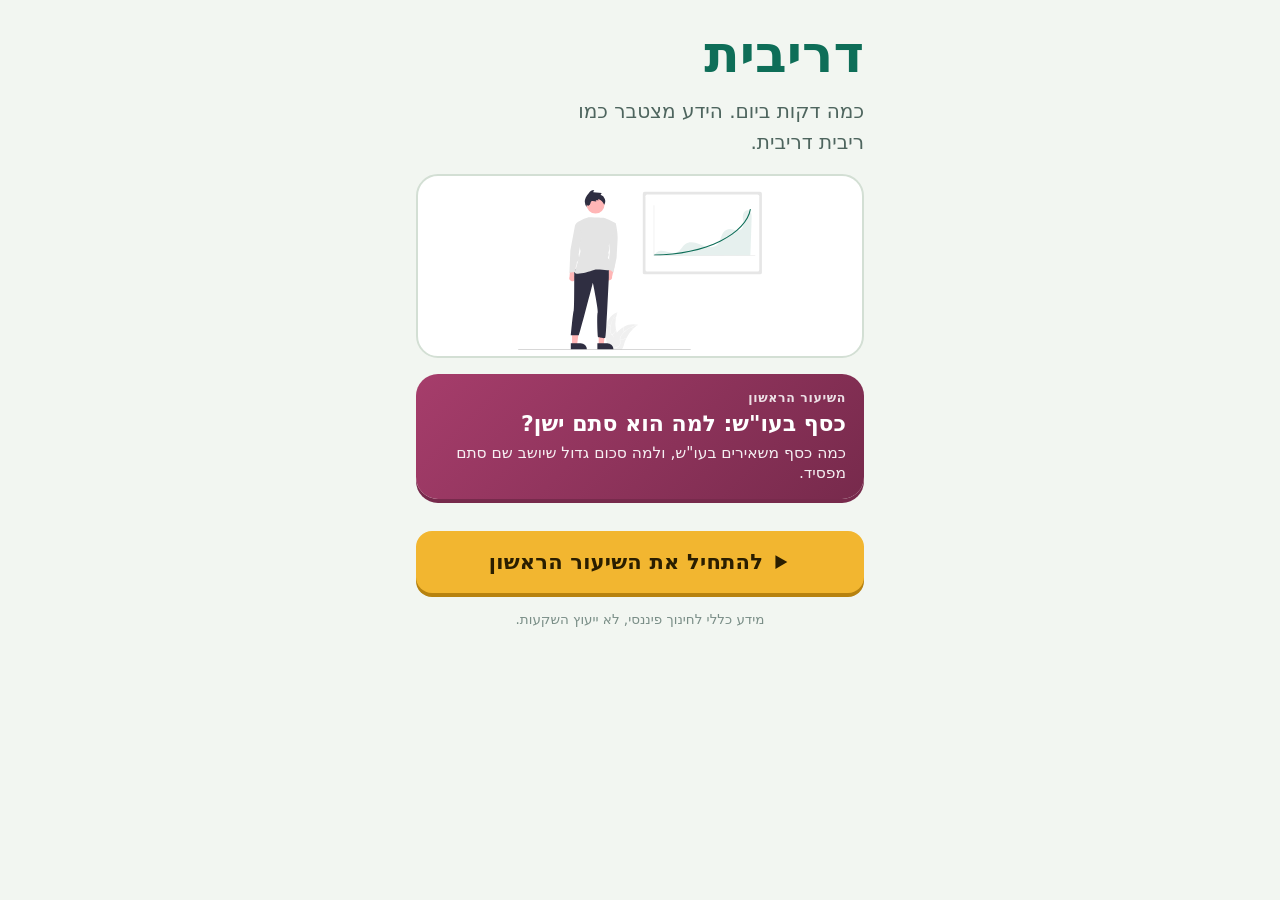
==== landing/index.html @ 2c6b52cd "0.28.1: team devices (Jonathan and Nehorai) are marked and left out of every report count ?team=1 (a" ====
<!doctype html>
<html lang="he" dir="rtl">
<head>
<meta charset="utf-8">
<script>
// landing-5 (3.11.2026): dribit.app opens the app straight away, on its "start the first lesson" screen. Of the 289
// visitors since 25.10 only 13 tapped the button on this page, so the page itself was the leak. The page below stays
// for link previews, people without JavaScript, and anyone who adds ?stay=1 (to look at it).
// Runs first, before fonts and pictures. Sends landing_view + landing_cta 'auto_open' in one beacon (it survives the
// page leaving), then replaces the address, so the back button goes back to TikTok and not to an empty page.
(function () {
  var q = location.search;
  if (/[?&]stay=1/.test(q) || window.LANDING_PREVIEW) return;
  document.documentElement.className += ' go';
  var APP = 'https://jonathanriahi.github.io/dribit/';
  // the public PostHog key, the same one as in config.js (analytics.posthogKey); a public key, made for browsers
  var KEY = 'phc_tsse5UQex6pJhPK4yZkLjXLTXykftLFo8BXibrXa3Bqm', HOST = 'https://eu.i.posthog.com';
  var p = new URLSearchParams(q), ua = navigator.userAgent || '';
  var id = function () { return crypto.randomUUID ? crypto.randomUUID() : 'xxxxxxxx-xxxx-4xxx-yxxx-xxxxxxxxxxxx'.replace(/[xy]/g, function (c) { var r = Math.random() * 16 | 0; return (c === 'x' ? r : (r & 3 | 8)).toString(16); }); };
  var uid = null;
  try { uid = localStorage.getItem('dribit.landing.uid'); } catch (e) { /* private mode */ }
  if (!uid || !/^[A-Za-z0-9-]{8,64}$/.test(uid)) { uid = 'lp-' + id(); try { localStorage.setItem('dribit.landing.uid', uid); } catch (e) { /* ignore */ } }
  var inApp = /musical_ly|BytedanceWebview|TikTok|trill/i.test(ua) ? 'tiktok' : /Instagram/i.test(ua) ? 'instagram' : /FBAN|FBAV/i.test(ua) ? 'facebook' : '';
  var refIn = (p.get('r') || '').toUpperCase().replace(/[^A-Z0-9]/g, '').slice(0, 8);
  var rh = ''; try { rh = document.referrer ? new URL(document.referrer).hostname : ''; } catch (e) { rh = 'referrer'; }
  var source = (p.get('source') || p.get('utm_source') || (refIn.length >= 4 ? 'friend' : '') || inApp || rh || 'direct').replace(/[^\w.-]/g, '_').slice(0, 40);
  var paid = /[?&](ttclid|utm_)/.test(q);
  var props = {
    distinct_id: uid, $current_url: location.href.split('#')[0], source: source, in_app: inApp || null, landing_version: 'landing-5',
    platform: /iPhone|iPad|iPod/.test(ua) ? 'ios' : /Android/.test(ua) ? 'android' : 'other', paid: paid, referrer: document.referrer || null,
    utm_campaign: p.get('utm_campaign') || null, utm_content: p.get('utm_content') || null, screen_h: window.innerHeight, $set_once: { first_source: source }
  };
  var now = new Date().toISOString(), cta = {};
  for (var k in props) if (k !== '$set_once') cta[k] = props[k];
  cta.cta = 'auto_open'; cta.seconds = 0;
  var body = JSON.stringify({ api_key: KEY, batch: [
    { uuid: id(), event: 'landing_view', properties: props, timestamp: now },
    { uuid: id(), event: 'landing_cta', properties: cta, timestamp: now }
  ] });
  try {
    if (!(navigator.sendBeacon && navigator.sendBeacon(HOST + '/batch/', new Blob([body], { type: 'text/plain' }))))
      fetch(HOST + '/batch/', { method: 'POST', headers: { 'Content-Type': 'text/plain;charset=UTF-8' }, body: body, keepalive: true }).catch(function () {});
  } catch (e) { /* the app still opens */ }
  // the app reads ref (first_ref lp_... = came through dribit.app) and lp (this visit, so the app's events join it)
  var to = APP + '?source=landing_auto&ref=' + encodeURIComponent(('lp_' + source).replace(/[^\w-]/g, '_').slice(0, 40)) + '&lp=' + encodeURIComponent(uid);
  // 0.28.1: dribit.app/?team=1 marks the app on this phone as a team device (and this visit with it, through lp)
  var team = /[?&]team=([01])(?=&|$)/.exec(q);
  if (team) to += '&team=' + team[1];
  location.replace(to);
  // if the phone did not move on in 4 seconds, show the page with its button
  setTimeout(function () { document.documentElement.className = document.documentElement.className.replace(/\s*\bgo\b/, ''); }, 4000);
})();
</script>
<meta name="viewport" content="width=device-width, initial-scale=1, viewport-fit=cover">
<meta name="theme-color" content="#062E25">
<title>דריבית (Dribit): חינוך פיננסי לחיילים</title>
<meta name="description" content="חינוך פיננסי לחיילים, כמה דקות ביום ובחינם: פיקדון, מענק שחרור, משכורת ראשונה ומה עושים איתם. נכנסים ומתחילים בדפדפן, בלי הרשמה.">
<meta property="og:type" content="website">
<meta property="og:locale" content="he_IL">
<meta property="og:title" content="דריבית: חינוך פיננסי לחיילים, כמה דקות ביום">
<meta property="og:description" content="פיקדון, מענק, משכורת ראשונה: מה עושים עם הכסף מהצבא. בחינם, בלי הרשמה.">
<meta property="og:image" content="https://jonathanriahi.github.io/dribit/landing/media/og.jpg?v=logo2">
<meta property="og:url" content="https://dribit.app/">
<meta property="og:site_name" content="דריבית">
<link rel="canonical" href="https://dribit.app/">
<script type="application/ld+json">{"@context":"https://schema.org","@type":"WebSite","name":"דריבית","alternateName":["Dribit","dribit.app","דריבית אפליקציה"],"url":"https://dribit.app/","inLanguage":"he","description":"חינוך פיננסי לחיילים: פיקדון, מענק שחרור ומשכורת ראשונה, כמה דקות ביום ובחינם."}</script>
<meta name="twitter:card" content="summary_large_image">
<link rel="icon" type="image/svg+xml" href="../icons/icon.svg?v=logo2">
<!-- the home-screen icon (1.11: added from dribit.app it showed a plain "ד" on green). Copies inside landing/, so they load
     at dribit.app whatever the worker version, and a manifest, which Android reads for the home-screen icon -->
<link rel="icon" type="image/png" sizes="192x192" href="media/app-icon-192.png?v=logo2">
<link rel="apple-touch-icon" sizes="180x180" href="media/app-icon-180.png?v=logo2">
<link rel="preload" as="image" href="media/app-icon-180.png?v=logo2" fetchpriority="high">
<link rel="manifest" href="manifest.webmanifest">
<link rel="preconnect" href="https://fonts.googleapis.com">
<link rel="preconnect" href="https://fonts.gstatic.com" crossorigin>
<link rel="stylesheet" href="https://fonts.googleapis.com/css2?family=Assistant:wght@400;600;700&family=Rubik:wght@700;800;900&display=swap">
<link rel="preload" as="image" href="media/shot-quiz.webp">
<style>
:root {
  --night: #062E25; --night-2: #0A3C30; --night-3: #0F4E3F;
  --cream: #F6F1E4; --cream-2: rgba(246,241,228,.8); --cream-3: rgba(246,241,228,.6);
  --gold: #F2B630; --gold-deep: #C98D12; --gold-ink: #3B2A03;
  --red: #FF9C92; --wa: #25D366;
  --display: 'Rubik', 'Arial Hebrew', system-ui, sans-serif;
  --text: 'Assistant', 'Arial Hebrew', system-ui, sans-serif;
  color-scheme: dark;
}
* { box-sizing: border-box; }
html { -webkit-text-size-adjust: 100%; overflow-x: hidden; overflow-x: clip; }
body { overflow-x: hidden; overflow-x: clip; }
body {
  margin: 0; background: var(--night); color: var(--cream); font-family: var(--text); font-size: 16px; line-height: 1.4;
  background-image: radial-gradient(120% 60% at 50% 38%, #0E5443 0%, rgba(6,46,37,0) 70%);
}
button, input { font: inherit; }
a { color: inherit; }

/* one screen: header, the phones take whatever height is left, the form, one line of small print */
.page {
  min-height: 100vh; min-height: 100svh;
  display: grid; grid-template-rows: auto minmax(0, 1fr) auto auto;
  width: 100%; max-width: 480px; margin: 0 auto;
  padding: max(14px, env(safe-area-inset-top)) 18px max(10px, env(safe-area-inset-bottom));
  gap: 12px;
}
header { text-align: center; }
.brand { display: inline-flex; align-items: center; gap: 8px; font-family: var(--display); font-weight: 800; font-size: 18px; color: var(--gold); }
.brand img { width: 26px; height: 26px; border-radius: 7px; }
h1 { margin: 8px 0 4px; font-family: var(--display); font-weight: 900; font-size: clamp(27px, 8.4vw, 38px); line-height: 1.08; letter-spacing: -.01em; }
h1 em { font-style: normal; color: var(--gold); }
.sub { margin: 0; color: var(--cream-2); font-size: clamp(15px, 4.3vw, 17px); }

/* three screenshots, the middle one in front */
.phones { position: relative; min-height: 150px; display: flex; justify-content: center; align-items: center; }
.phone {
  position: absolute; height: 92%; max-height: 520px; aspect-ratio: 600 / 1298; margin: 0;
  border-radius: 22px; padding: 5px; background: #0B1612; box-shadow: 0 2px 4px rgba(0,0,0,.3), 0 22px 50px rgba(0,0,0,.5);
}
.phone img { display: block; width: 100%; height: 100%; object-fit: cover; object-position: top; border-radius: 17px; background: #F2F5F1; }
.phone.mid { z-index: 2; height: 100%; }
.phone.side { opacity: .9; }
.phone.r { transform: translateX(62%) rotate(6deg) scale(.86); }
.phone.l { transform: translateX(-62%) rotate(-6deg) scale(.86); }

/* landing-4 (2.11.2026): one button straight into the app. The waiting list is gone: the app is already live. */
.join { position: relative; background: var(--night-2); border: 1px solid rgba(246,241,228,.12); border-radius: 18px; padding: 14px; text-align: center; }
.cta {
  display: flex; align-items: center; justify-content: center; width: 100%; height: 56px; border: 0; border-radius: 14px; cursor: pointer; text-decoration: none;
  background: var(--gold); color: var(--gold-ink); font-family: var(--display); font-weight: 800; font-size: 20px;
  box-shadow: 0 4px 0 var(--gold-deep); transition: transform .08s;
}
.cta:active { transform: translateY(2px); box-shadow: 0 2px 0 var(--gold-deep); }
.note { margin: 10px 0 0; font-size: 14.5px; color: var(--cream-2); }
.inapp { display: none; margin: 8px 0 0; font-size: 12.5px; color: var(--cream-3); }
.inapp.on { display: block; }
.later {
  display: inline-flex; align-items: center; gap: 6px; margin-top: 10px; padding: 6px 4px; color: var(--cream-2); font-size: 14px;
  text-decoration: underline; text-underline-offset: 3px;
}
.later svg { width: 17px; height: 17px; color: var(--wa); flex: none; }
.hp { position: absolute; width: 1px; height: 1px; margin: -1px; padding: 0; border: 0; overflow: hidden; clip-path: inset(50%); white-space: nowrap; }

.fine { margin: 0; text-align: center; font-size: 12px; color: var(--cream-3); }
.fine button { background: none; border: 0; padding: 0; color: inherit; font-size: inherit; text-decoration: underline; cursor: pointer; }

dialog { max-width: min(440px, 92vw); border: 0; border-radius: 16px; background: #F6F1E4; color: #17261F; padding: 18px; }
dialog::backdrop { background: rgba(0,0,0,.55); }
dialog h3 { margin: 0 0 6px; font-family: var(--display); }
dialog dt { font-weight: 700; margin-top: 10px; }
dialog dd { margin: 2px 0 0; }
dialog .close { margin-top: 14px; width: 100%; height: 44px; border: 0; border-radius: 12px; background: #0E6E58; color: #fff; font-weight: 700; cursor: pointer; }

/* short screens (iPhone SE, the TikTok browser): smaller text, the phones shrink first */
@media (max-height: 700px) {
  .page { gap: 9px; padding-top: max(10px, env(safe-area-inset-top)); }
  h1 { font-size: clamp(24px, 7.4vw, 32px); margin-top: 4px; }
  .sub { font-size: 14.5px; }
  .join { padding: 12px; }
  .cta { height: 50px; }
}
/* a computer: the phones get room next to the text */
@media (min-width: 900px) and (min-height: 640px) {
  .page { max-width: 1040px; grid-template-columns: 1fr 1fr; grid-template-rows: 1fr auto auto 1fr; column-gap: 48px; align-content: center; }
  header { grid-column: 1; grid-row: 2; text-align: right; align-self: end; }
  .join { grid-column: 1; grid-row: 3; }
  .phones { grid-column: 2; grid-row: 1 / 5; height: min(640px, 86vh); align-self: center; }
  .fine { grid-column: 1 / 3; grid-row: 5; }
  h1 { font-size: 46px; }
}
@media (prefers-reduced-motion: reduce) { .cta { transition: none; } }
/* landing-5: while the app opens, only the background and one line (the page shows itself after 4 seconds) */
html.go .page, html.go dialog { visibility: hidden; }
/* 0.25.1: the same opening screen as the app (logo on green), so the two pages look like one opening */
html.go body { background: #0E6E58 radial-gradient(90% 60% at 50% 40%, #14907A 0%, #0E6E58 55%, #08503F 100%); min-height: 100vh; }
html.go body::before { content: ''; position: fixed; left: 50%; top: 50%; width: 104px; height: 104px; margin: -76px 0 0 -52px; border-radius: 20px;
  box-shadow: 0 12px 32px rgba(3, 40, 31, .45); background: url("data:image/svg+xml,%3Csvg xmlns='http://www.w3.org/2000/svg' viewBox='0 0 512 512'%3E%3Cdefs%3E%3CradialGradient id='bg' cx='30%25' cy='22%25' r='90%25'%3E%3Cstop offset='0' stop-color='%2314907A'/%3E%3Cstop offset='1' stop-color='%2308503F'/%3E%3C/radialGradient%3E%3ClinearGradient id='gold' x1='0' y1='0' x2='0' y2='1'%3E%3Cstop offset='0' stop-color='%23FFE08A'/%3E%3Cstop offset='.5' stop-color='%23F6C02E'/%3E%3Cstop offset='1' stop-color='%23E0A21A'/%3E%3C/linearGradient%3E%3CradialGradient id='glow'%3E%3Cstop offset='0' stop-color='%23FFD866' stop-opacity='.55'/%3E%3Cstop offset='1' stop-color='%23FFD866' stop-opacity='0'/%3E%3C/radialGradient%3E%3CclipPath id='r'%3E%3Crect width='512' height='512' rx='96'/%3E%3C/clipPath%3E%3C/defs%3E%3Cg clip-path='url%28%23r%29'%3E%3Crect width='512' height='512' fill='url%28%23bg%29'/%3E%3Cellipse cx='256' cy='150' rx='170' ry='110' fill='url%28%23glow%29'/%3E%3Cpath d='M166.0 404.0L256.0 342.0L346.0 404.0' fill='none' stroke='%2303362B' stroke-opacity='0.35' stroke-width='40.0' stroke-linecap='round' stroke-linejoin='round' /%3E%3Cpath d='M166.0 392.0L256.0 330.0L346.0 392.0' fill='none' stroke='%23FFFFFF' stroke-opacity='0.38' stroke-width='40.0' stroke-linecap='round' stroke-linejoin='round' /%3E%3Cpath d='M149.0 324.0L256.0 248.0L363.0 324.0' fill='none' stroke='%2303362B' stroke-opacity='0.35' stroke-width='48.0' stroke-linecap='round' stroke-linejoin='round' /%3E%3Cpath d='M149.0 312.0L256.0 236.0L363.0 312.0' fill='none' stroke='%23FFFFFF' stroke-opacity='0.72' stroke-width='48.0' stroke-linecap='round' stroke-linejoin='round' /%3E%3Cpath d='M131.0 232.0L256.0 142.0L381.0 232.0' fill='none' stroke='%2303362B' stroke-opacity='0.35' stroke-width='58.0' stroke-linecap='round' stroke-linejoin='round' /%3E%3Cpath d='M131.0 228.0L256.0 138.0L381.0 228.0' fill='none' stroke='%23B47C08' stroke-opacity='1' stroke-width='58.0' stroke-linecap='round' stroke-linejoin='round' /%3E%3Cpath d='M131.0 220.0L256.0 130.0L381.0 220.0' fill='none' stroke='url%28%23gold%29' stroke-opacity='1' stroke-width='58.0' stroke-linecap='round' stroke-linejoin='round' /%3E%3Cpath transform='translate%28392 118%29 scale%2818%29' d='M0 -1C.12 -.3 .3 -.12 1 0C.3 .12 .12 .3 0 1C-.12 .3 -.3 .12 -1 0C-.3 -.12 -.12 -.3 0 -1Z' fill='%23FFF3C4' fill-opacity='1'/%3E%3Cpath transform='translate%28126 150%29 scale%2810%29' d='M0 -1C.12 -.3 .3 -.12 1 0C.3 .12 .12 .3 0 1C-.12 .3 -.3 .12 -1 0C-.3 -.12 -.12 -.3 0 -1Z' fill='%23FFF3C4' fill-opacity='0.8'/%3E%3C/g%3E%3C/svg%3E") center / contain no-repeat; }
html.go body::after { content: 'דריבית'; position: fixed; left: 0; right: 0; top: 50%; margin-top: 44px; text-align: center; font: 700 26px/1.2 var(--text); color: #FFFFFF; }
</style>
</head>
<body>
<main class="page">
  <header>
    <span class="brand"><img src="../icons/icon.svg?v=logo2" alt="" width="26" height="26">דריבית</span>
    <h1>חינוך פיננסי <em>לחיילים.</em></h1>
    <p class="sub">כמה דקות ביום, בחינם. פיקדון, מענק, משכורת ראשונה, ומה עושים איתם.</p>
  </header>

  <div class="phones" aria-label="צילומי מסך מהאפליקציה">
    <figure class="phone side r"><img src="media/shot-home.webp" alt="מסך הבית: יחידה 1 מתחילים מהכסף שלך, השיעור הראשון כסף בעו״ש: למה הוא סתם ישן?" width="600" height="1298"></figure>
    <figure class="phone side l"><img src="media/shot-calc.webp" alt="מחשבון שחרור: לוחם, 32 חודשים, פיקדון כ-31,200 ₪ ומענק כ-21,600 ₪" width="600" height="1298"></figure>
    <figure class="phone mid"><img src="media/shot-quiz.webp" alt="שאלה בשיעור: יש לך 35,000 ₪ בעו״ש, כמה הם מרוויחים לך בשנה? התשובה: כמעט 0 ₪" width="600" height="1298"></figure>
  </div>

  <section class="join" id="join" aria-labelledby="joinTitle">
    <h2 id="joinTitle" class="hp">להתחיל ללמוד</h2>
    <a class="cta" id="startBtn" href="https://jonathanriahi.github.io/dribit/?source=landing_start" data-app data-cta="start_now">להתחיל עכשיו בחינם</a>
    <p class="note">בלי הרשמה ובלי להוריד כלום. נכנסים ומתחילים.</p>
    <p class="inapp" id="inappHint">כדי שההתקדמות תישמר, כדאי לפתוח בדפדפן: שלוש הנקודות למעלה ואז "פתיחה בדפדפן".</p>
    <a class="later" id="later" href="#" target="_blank" rel="noopener" data-cta="send_self"><svg viewBox="0 0 24 24" fill="currentColor" aria-hidden="true"><path d="M12 2a10 10 0 00-8.6 15.1L2 22l5-1.3A10 10 0 1012 2zm0 18.2a8.2 8.2 0 01-4.2-1.2l-.3-.2-3 .8.8-2.9-.2-.3A8.2 8.2 0 1112 20.2zm4.5-6.1c-.2-.1-1.5-.7-1.7-.8-.2-.1-.4-.1-.6.1l-.8 1c-.1.2-.3.2-.5.1a6.7 6.7 0 01-3.3-2.9c-.2-.4.2-.4.7-1.3.1-.2 0-.3 0-.4l-.8-1.8c-.2-.5-.4-.4-.6-.4h-.5a1 1 0 00-.7.3 3 3 0 00-.9 2.2 5.2 5.2 0 001.1 2.7 11.8 11.8 0 004.5 4c1.7.7 2.3.8 3.2.6a2.7 2.7 0 001.8-1.3 2.2 2.2 0 00.2-1.3c-.1-.1-.3-.2-.6-.3z"/></svg>אין זמן עכשיו? לשלוח לעצמך קישור בוואטסאפ</a>
  </section>

  <p class="fine">מידע כללי לחינוך פיננסי, לא ייעוץ השקעות. מגיל 18. <button type="button" id="moreBtn" data-cta="small_print">פרטיות ושאלות</button></p>
</main>

<dialog id="more" aria-labelledby="moreTitle">
  <h3 id="moreTitle">האותיות הקטנות</h3>
  <dl>
    <dt>כמה זה עולה?</dt><dd>כלום. דריבית בחינם.</dd>
    <dt>זה ייעוץ השקעות?</dt><dd>לא. זה מידע כללי לחינוך פיננסי. אנחנו לא אומרים לאף אחד מה לקנות, ולא ממליצים על מוצר או גוף מסוים.</dd>
    <dt>מאיפה המספרים?</dt><dd>מהאתרים של משרד הביטחון, רשות המסים וביטוח לאומי. כל שיעור באפליקציה מקשר למקור הרשמי.</dd>
    <dt>צריך להירשם?</dt><dd>לא. אין הרשמה, ולא מבקשים שם, טלפון או מייל. ההתקדמות נשמרת בטלפון שלך.</dd>
    <dt>מה אתם מודדים?</dt><dd>כמה נכנסים ומה לוחצים, בלי לדעת מי. המדידה בשירות PostHog (שרתים באיחוד האירופי). באפליקציה אפשר לכבות את זה בפרופיל.</dd>
  </dl>
  <p><a href="https://jonathanriahi.github.io/dribit/?source=landing_footer" data-app data-cta="footer_try">לפתוח את האפליקציה בדפדפן</a></p>
  <form method="dialog"><button class="close">סגירה</button></form>
</dialog>

<script src="../config.js" onerror="void 0"></script>
<script>
(function () {
  'use strict';
  var CFG = window.DRIBIT_CONFIG || {};
  var A = CFG.analytics || {};
  var KEY = A.posthogKey || '', HOST = (A.host || '').replace(/\/$/, '');
  var PREVIEW = !!window.LANDING_PREVIEW;
  // landing-4 (2.11.2026): one button straight into the app, no waiting list. landing-3 (1.11) had the waitlist form
  // under the button, landing-2.x was the long page with the stations.
  var VERSION = /\bgo\b/.test(document.documentElement.className) ? 'landing-5' : 'landing-4';
  // the landing page is also served at https://dribit.app/ (a Cloudflare Worker, see landing/domain/); invite links keep whichever address the visitor is on
  var SITE = /(^|\.)dribit\.app$/.test(location.hostname) ? 'https://dribit.app/' : 'https://jonathanriahi.github.io/dribit/landing/';
  var UID_KEY = 'dribit.landing.uid', REF_KEY = 'dribit.landing.ref';

  function store(k, v) { try { if (v === undefined) return localStorage.getItem(k); localStorage.setItem(k, v); } catch (e) { return null; } }
  function $(id) { return document.getElementById(id); }
  function uuid() {
    if (window.crypto && crypto.randomUUID) return crypto.randomUUID();
    return 'xxxxxxxx-xxxx-4xxx-yxxx-xxxxxxxxxxxx'.replace(/[xy]/g, function (c) { var r = Math.random() * 16 | 0; return (c === 'x' ? r : (r & 3 | 8)).toString(16); });
  }
  function secs() { return Math.round((Date.now() - t0) / 1000); }
  var t0 = Date.now();

  var uid = store(UID_KEY);
  if (!uid || !/^[A-Za-z0-9-]{8,64}$/.test(uid)) { uid = 'lp-' + uuid(); store(UID_KEY, uid); }

  // where the visitor came from
  var qs = new URLSearchParams(location.search);
  var ua = navigator.userAgent || '';
  var inApp = /musical_ly|BytedanceWebview|TikTok|trill/i.test(ua) ? 'tiktok' : /Instagram/i.test(ua) ? 'instagram' : /FBAN|FBAV/i.test(ua) ? 'facebook' : '';
  var refIn = (qs.get('r') || '').toUpperCase().replace(/[^A-Z0-9]/g, '').slice(0, 8);
  if (refIn.length >= 4) store(REF_KEY, refIn); else refIn = store(REF_KEY) || '';
  var source = (qs.get('source') || qs.get('utm_source') || (refIn ? 'friend' : '') || inApp || (document.referrer ? (function () { try { return new URL(document.referrer).hostname; } catch (e) { return 'referrer'; } })() : 'direct')).replace(/[^\w.-]/g, '_').slice(0, 40);
  var platform = /iPhone|iPad|iPod/.test(ua) ? 'ios' : /Android/.test(ua) ? 'android' : 'other';
  var base = { source: source, in_app: inApp || null, platform: platform, landing_version: VERSION, ref_code: refIn || null, utm_campaign: qs.get('utm_campaign') || null, utm_content: qs.get('utm_content') || null };

  // ---------- analytics: straight to PostHog with the public key, the same way the app sends ----------
  function send(event, props, keepalive) {
    if (PREVIEW) return Promise.resolve();
    if (!KEY || !HOST) return Promise.reject(new Error('no-key'));
    var p = { distinct_id: uid, $current_url: location.href.split('#')[0] };
    for (var k in base) p[k] = base[k];
    for (var j in props || {}) p[j] = props[j];
    var body = JSON.stringify({ api_key: KEY, batch: [{ uuid: uuid(), event: event, properties: p, timestamp: new Date().toISOString() }] });
    return fetch(HOST + '/batch/', { method: 'POST', headers: { 'Content-Type': 'text/plain;charset=UTF-8' }, body: body, keepalive: !!keepalive })
      .then(function (r) { if (!r.ok) throw new Error('http-' + r.status); return r; });
  }
  function track(event, props, keepalive) { send(event, props, keepalive).catch(function () {}); }
  // landing-5 already sent landing_view from the head; this line counts only the page shown with ?stay=1 or after a failed open
  var REDIRECTED = VERSION === 'landing-5';
  if (!REDIRECTED) track('landing_view', { $set_once: { first_source: source }, referrer: document.referrer || null, screen_h: window.innerHeight, fits: document.documentElement.scrollHeight <= window.innerHeight + 2 });

  // app links keep where the visitor came from. Always with ref (lp_direct too), so the app's data can tell people who
  // came through dribit.app from friends who got the app link: first_ref starts with lp_ (tools/retention-report.js)
  function refFor(src) { return ('lp_' + (src || 'direct')).replace(/[^\w-]/g, '_').slice(0, 40); }
  document.querySelectorAll('[data-app]').forEach(function (a) {
    var u = new URL(a.getAttribute('href'), location.href);
    u.searchParams.set('ref', refFor(source));
    a.href = u.href;
  });
  document.addEventListener('click', function (e) {
    var el = e.target.closest && e.target.closest('[data-cta]');
    if (el) { tapped = true; track('landing_cta', { cta: el.getAttribute('data-cta'), seconds: secs() }, true); }
  });
  if (inApp) $('inappHint').classList.add('on');
  var more = $('more');
  $('moreBtn').onclick = function () { if (more.showModal) more.showModal(); else more.setAttribute('open', ''); };

  // no time now: a WhatsApp message to yourself with the link, to open later (WhatsApp lets you pick yourself)
  var laterUrl = SITE + '?source=self';
  $('later').href = 'https://wa.me/?text=' + encodeURIComponent('להתחיל את דריבית, חינוך פיננסי לחיילים, כמה דקות ביום: ' + laterUrl);

  // ---------- how the visit ended: tapped something? left after how long? ----------
  var tapped = false, left = false;
  function leave() {
    // landing-5: the page hides because the app opened, not because the visitor left
    if (REDIRECTED && /\bgo\b/.test(document.documentElement.className)) return;
    if (left) return; left = true;
    track('landing_leave', { seconds: secs(), tapped: tapped }, true);
  }
  document.addEventListener('visibilitychange', function () { if (document.visibilityState === 'hidden') leave(); else left = false; });
  window.addEventListener('pagehide', leave);
})();
</script>
</body>
</html>
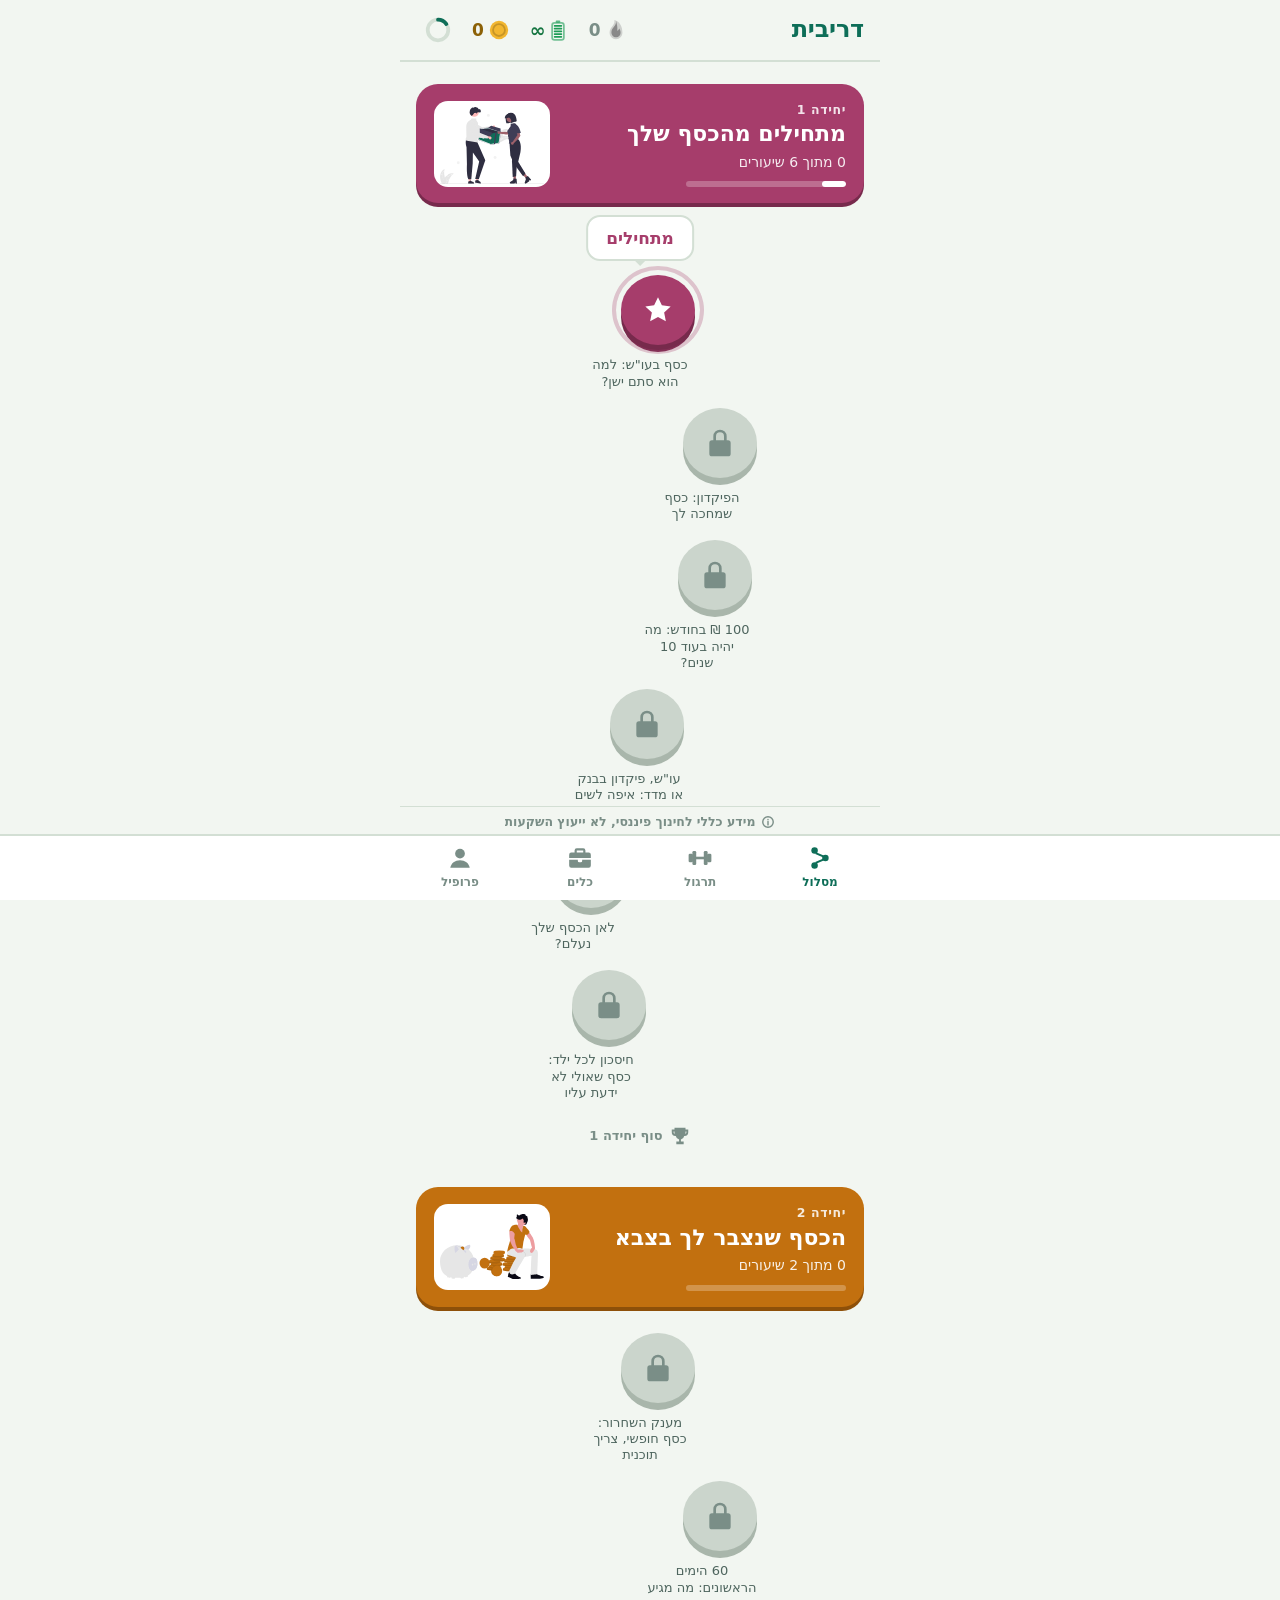
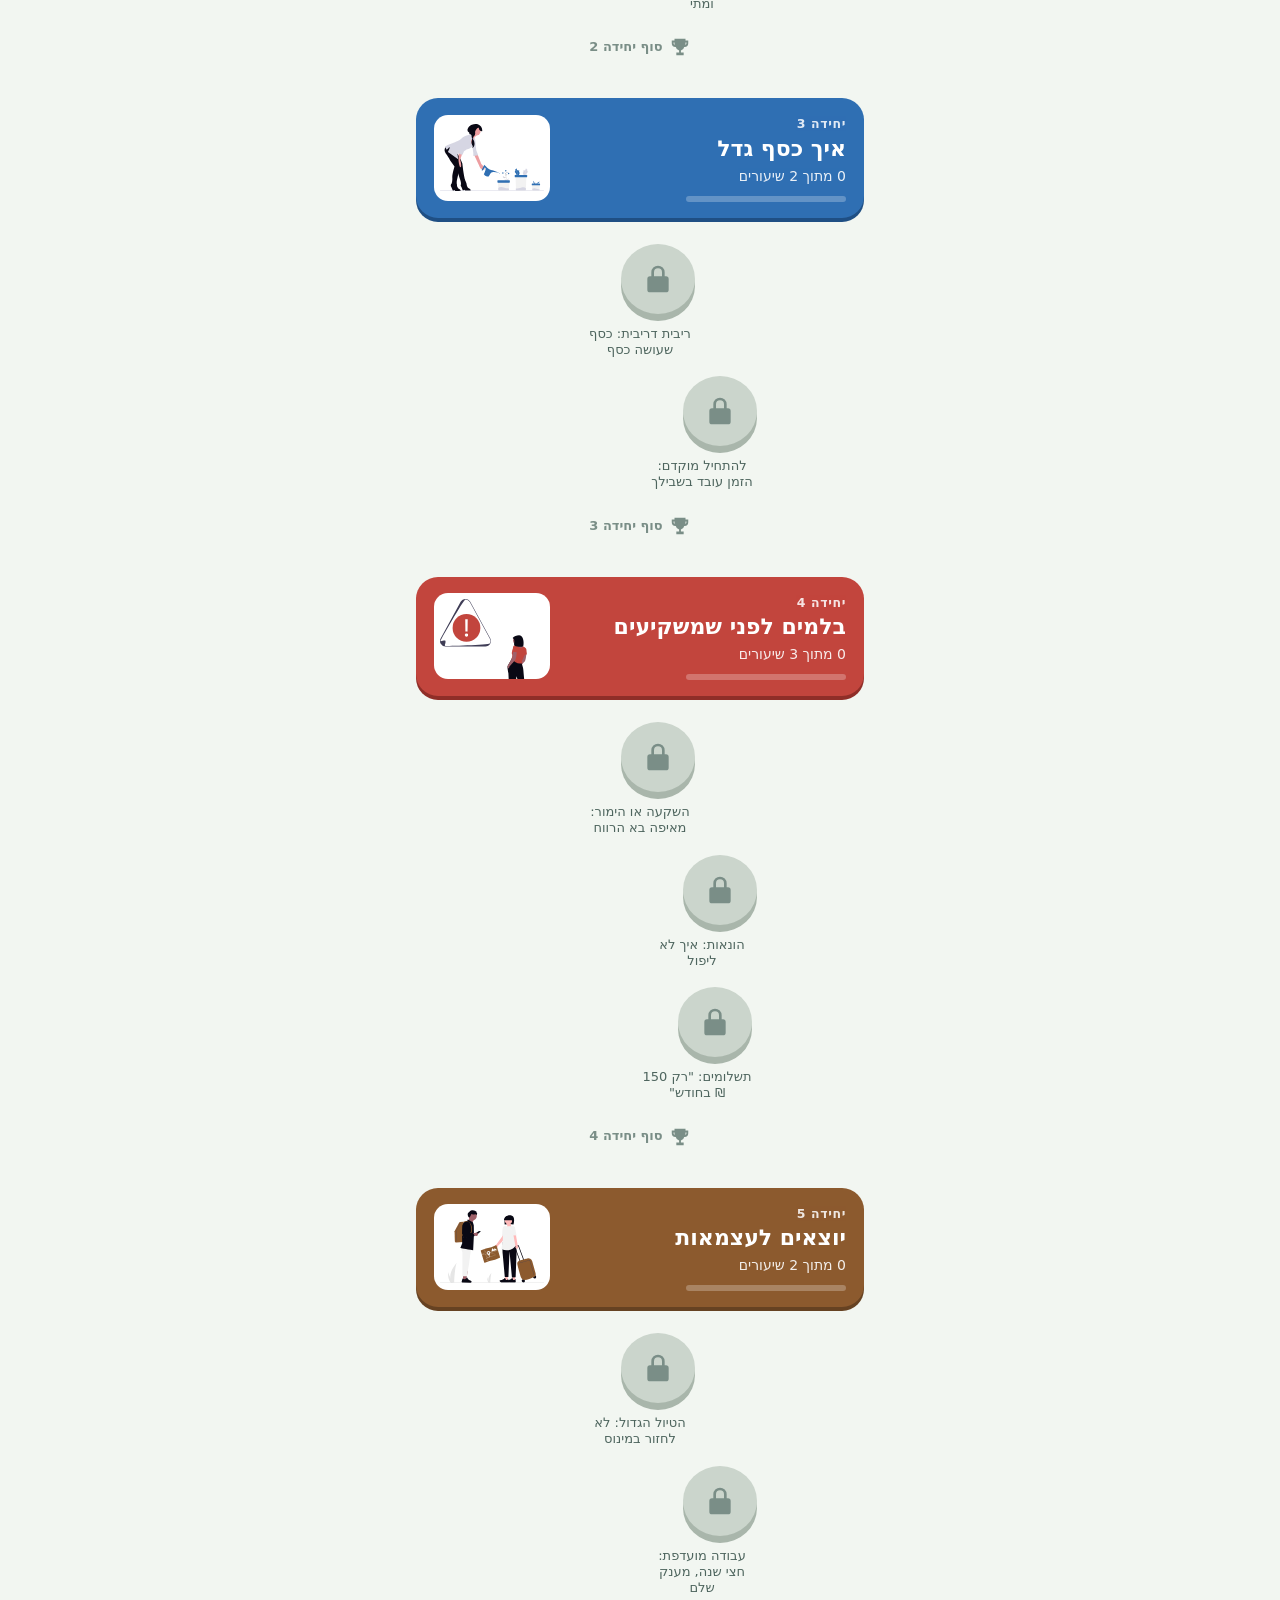
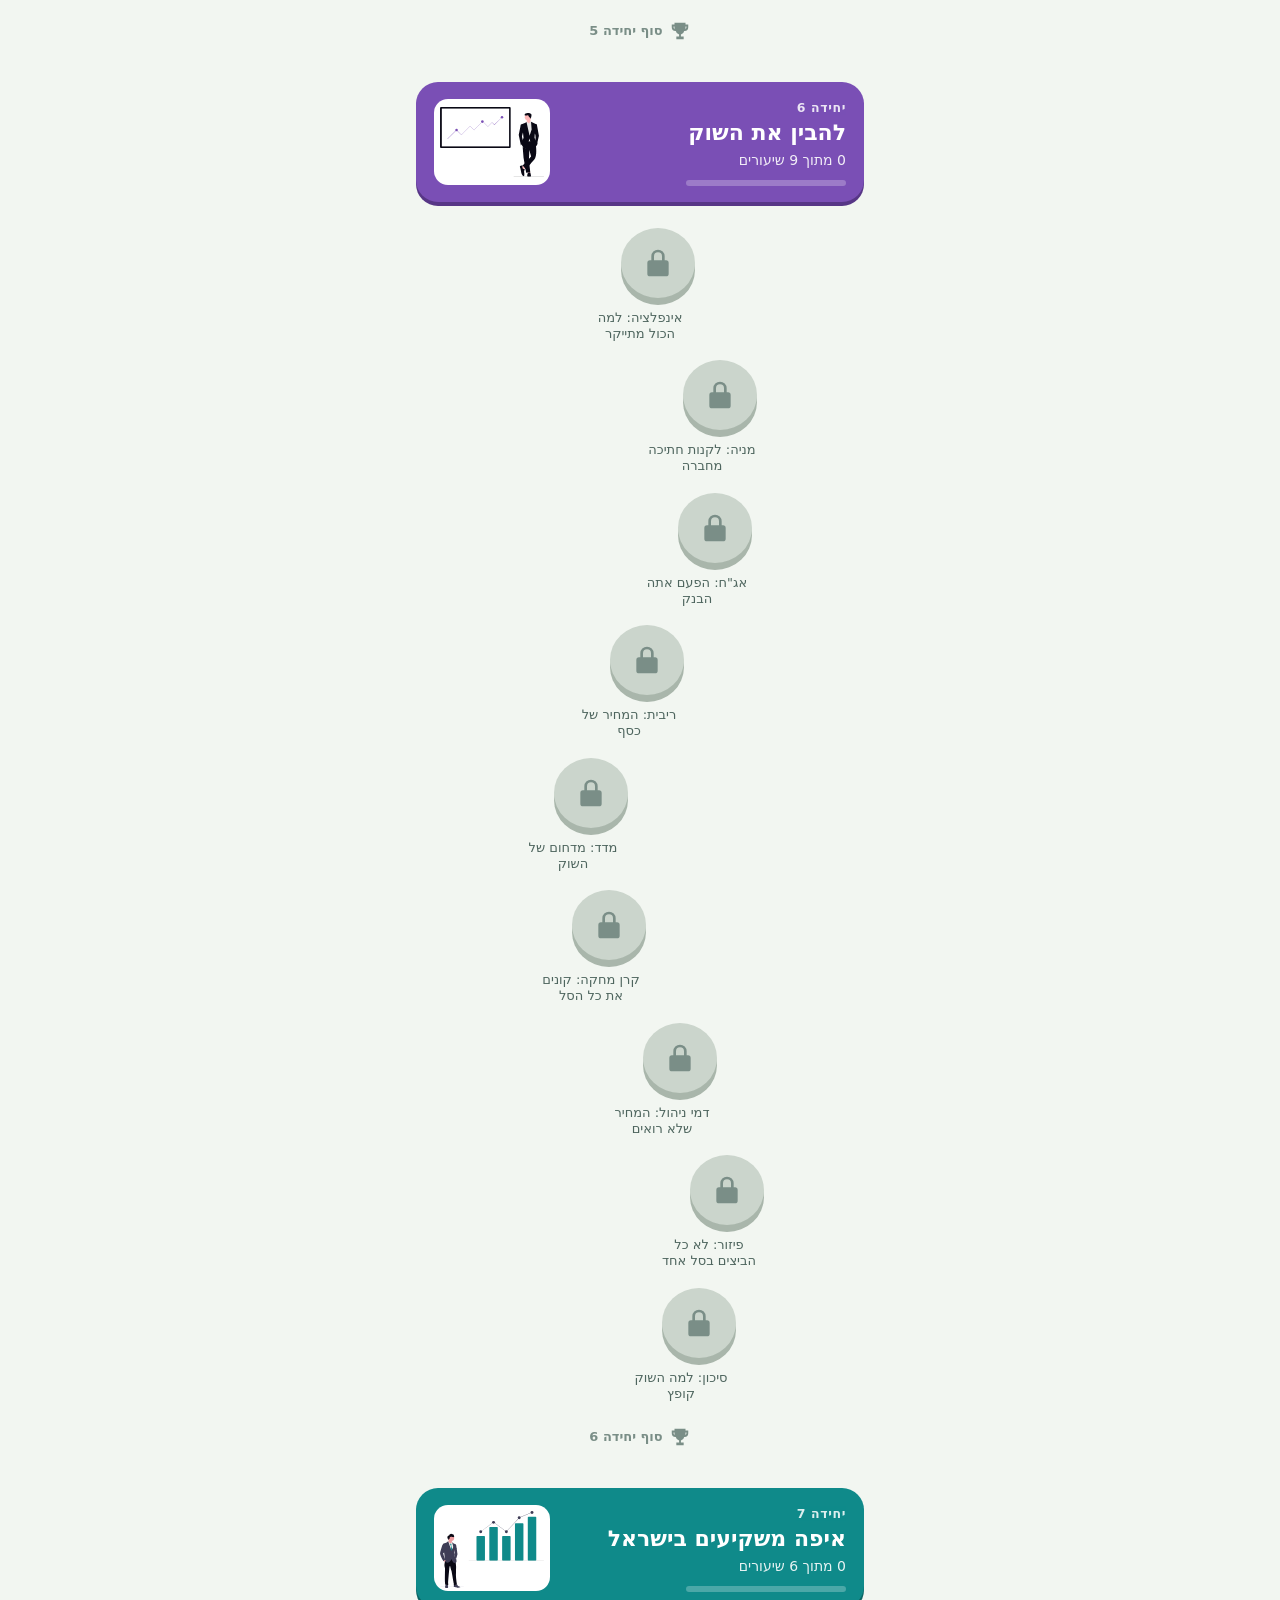
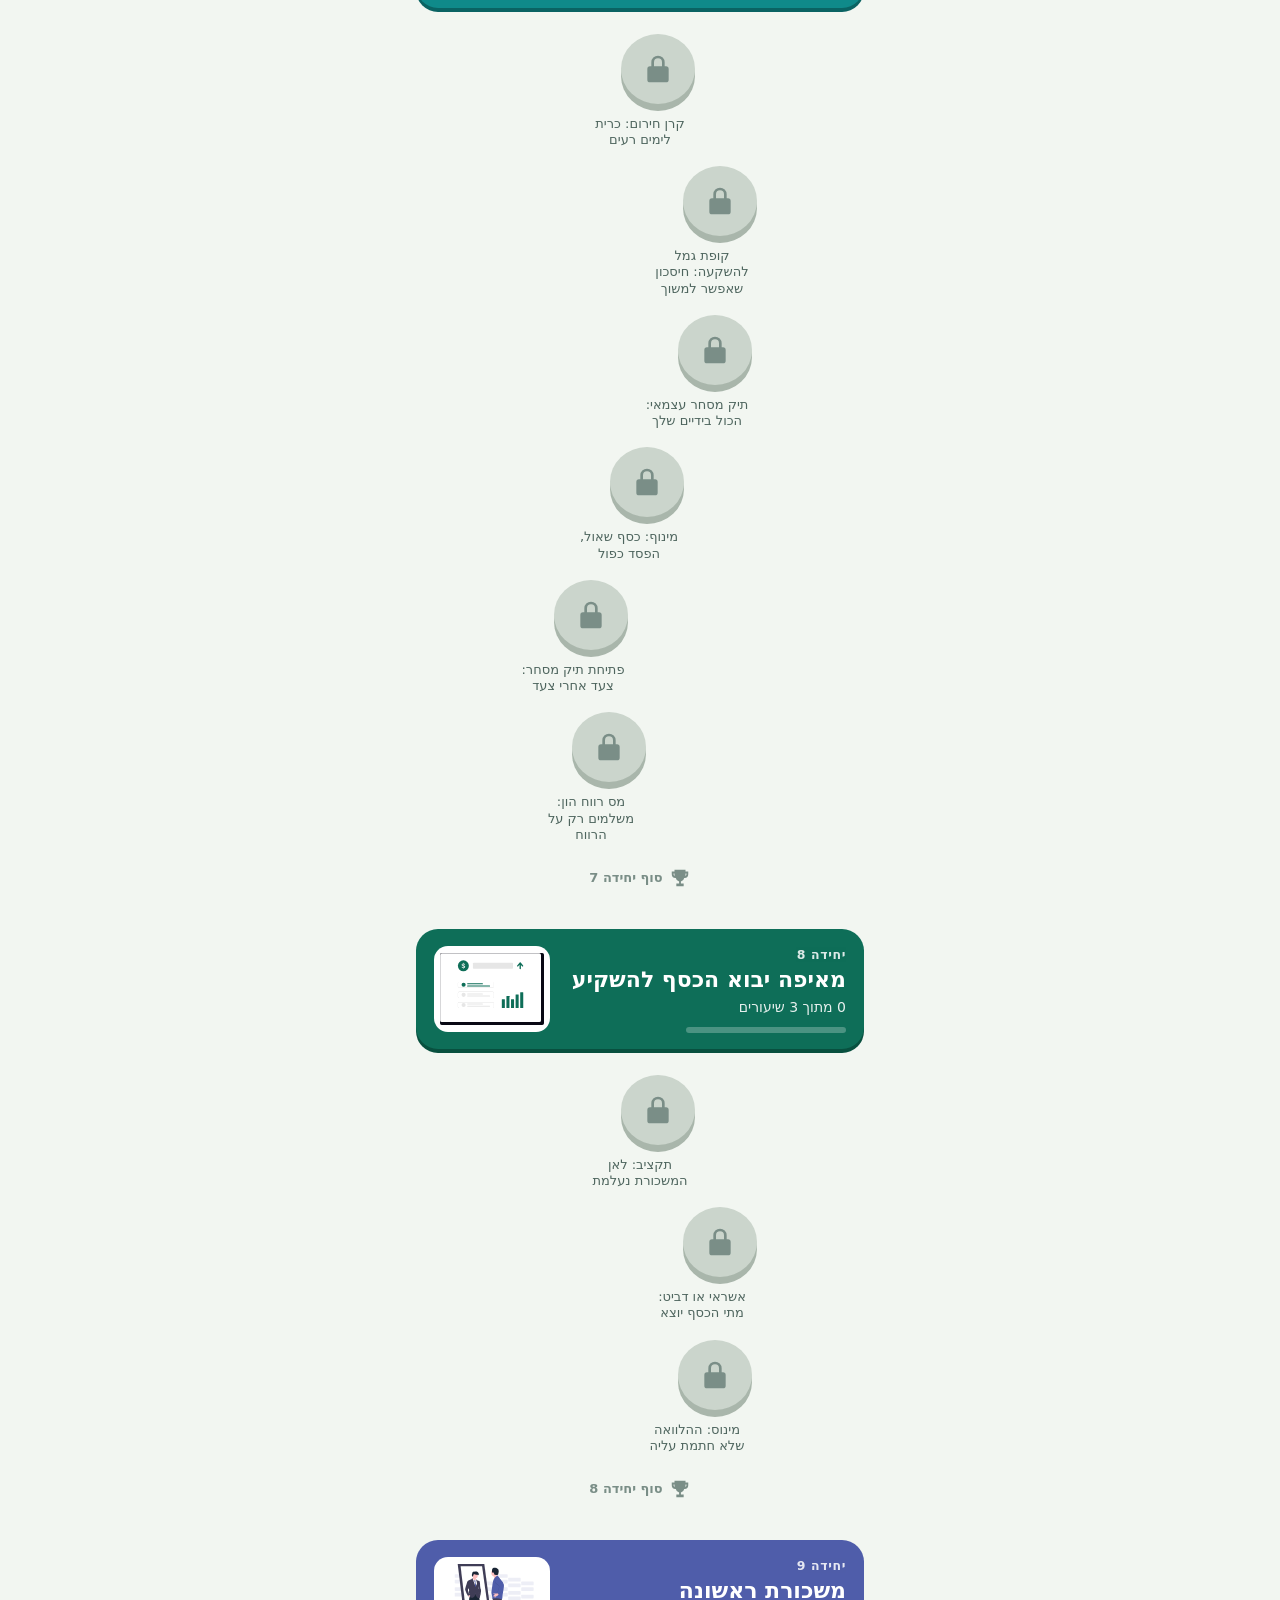
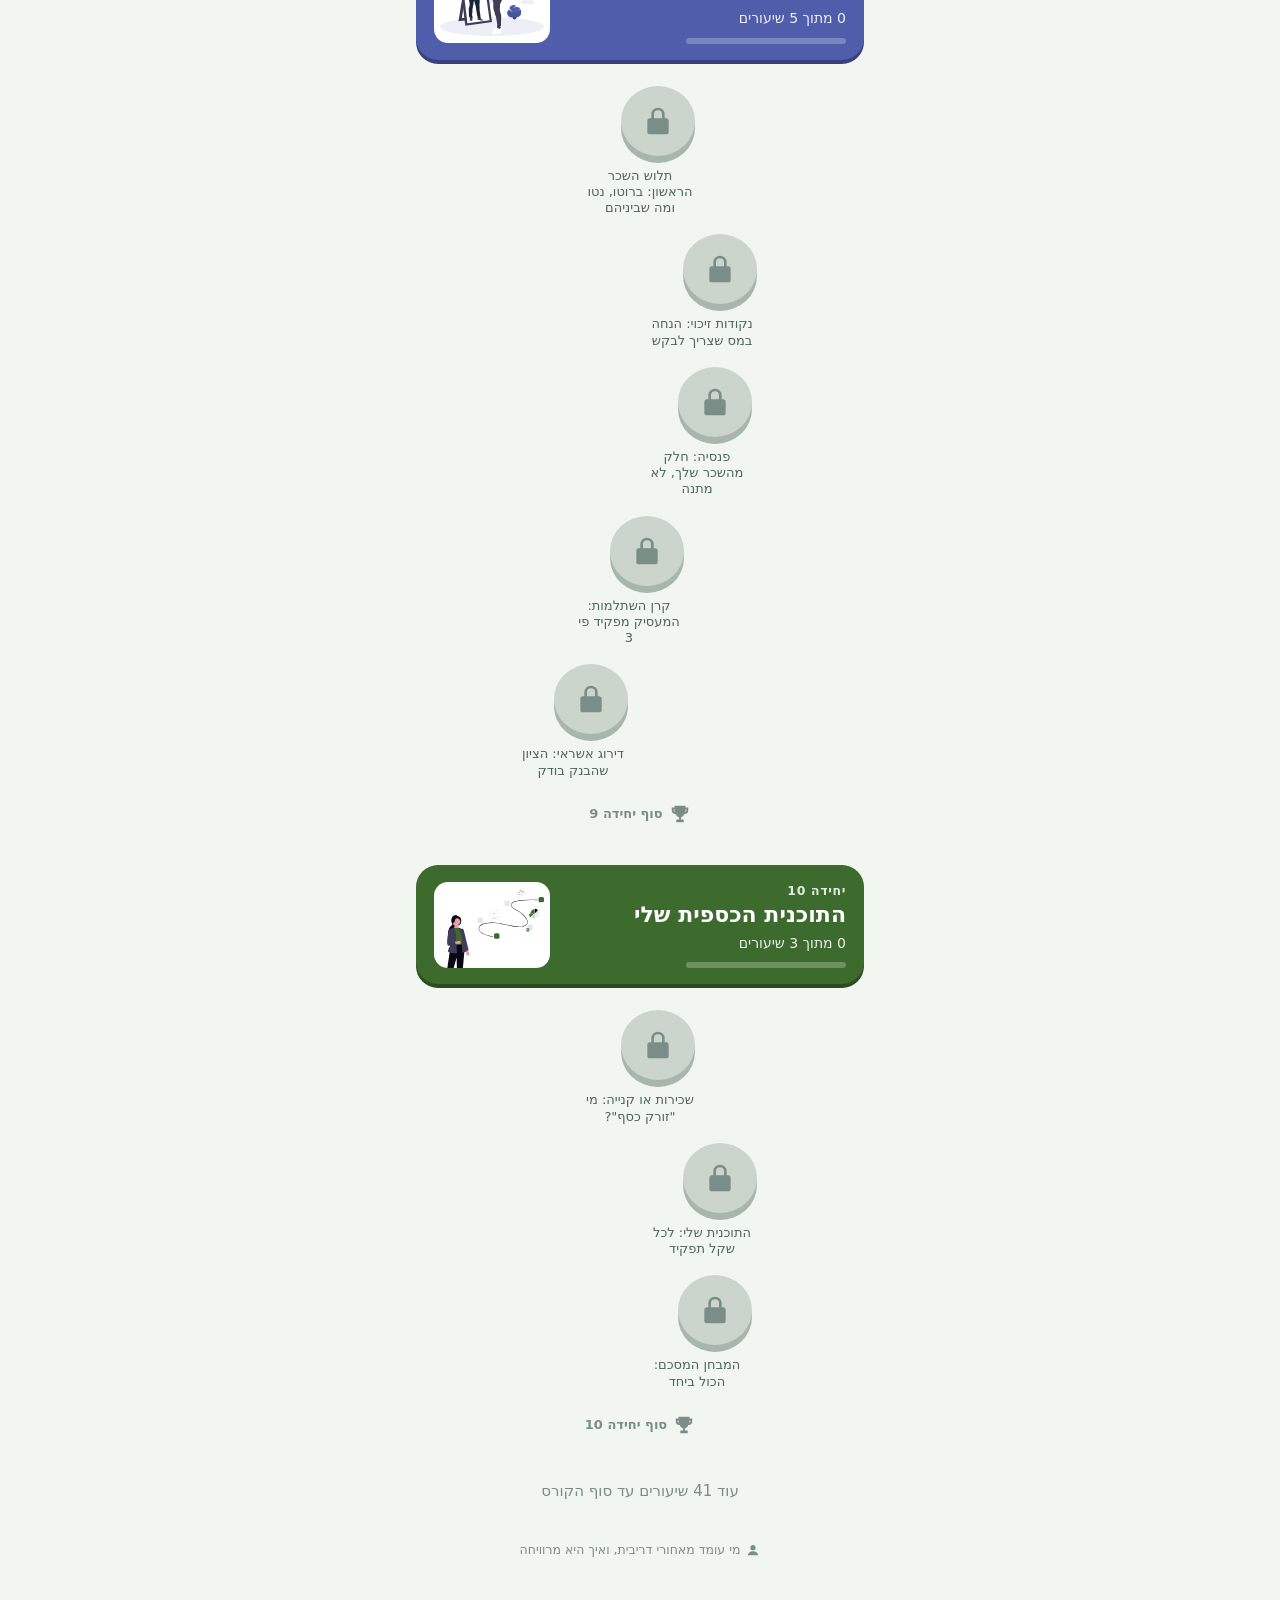
==== commit 365b28d0: "0.30.0: a short investing lesson among the first three, the offer on the done screen of investing le" ====
--- a/landing/index.html
+++ b/landing/index.html
@@ -46,6 +46,9 @@
   // 0.28.1: dribit.app/?team=1 marks the app on this phone as a team device (and this visit with it, through lp)
   var team = /[?&]team=([01])(?=&|$)/.exec(q);
   if (team) to += '&team=' + team[1];
+  // 0.30: dribit.app/?go=invest lands straight on that lesson's card (config.deepLinks in the app), for a TikTok about investing
+  var go = /[?&]go=([a-z0-9_-]{1,20})(?=&|$)/.exec(q);
+  if (go) to += '&go=' + go[1];
   location.replace(to);
   // if the phone did not move on in 4 seconds, show the page with its button
   setTimeout(function () { document.documentElement.className = document.documentElement.className.replace(/\s*\bgo\b/, ''); }, 4000);
